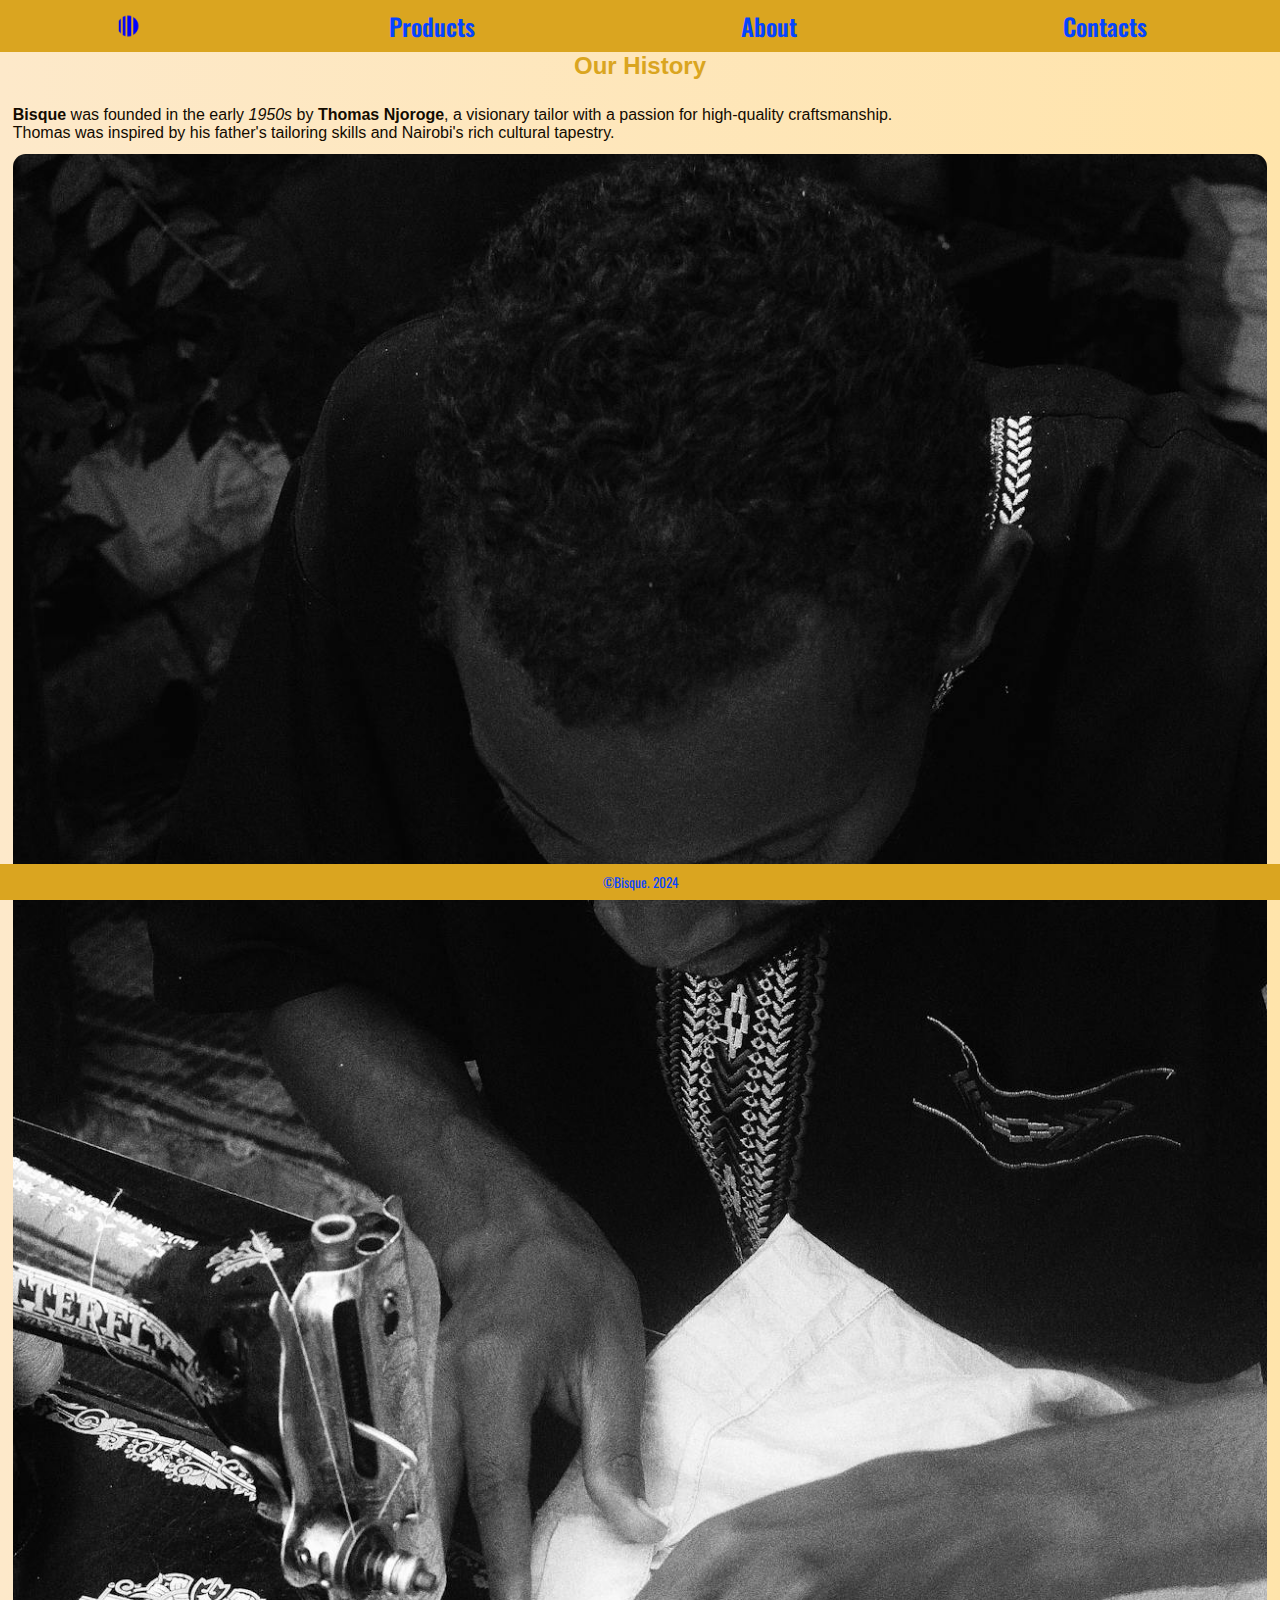
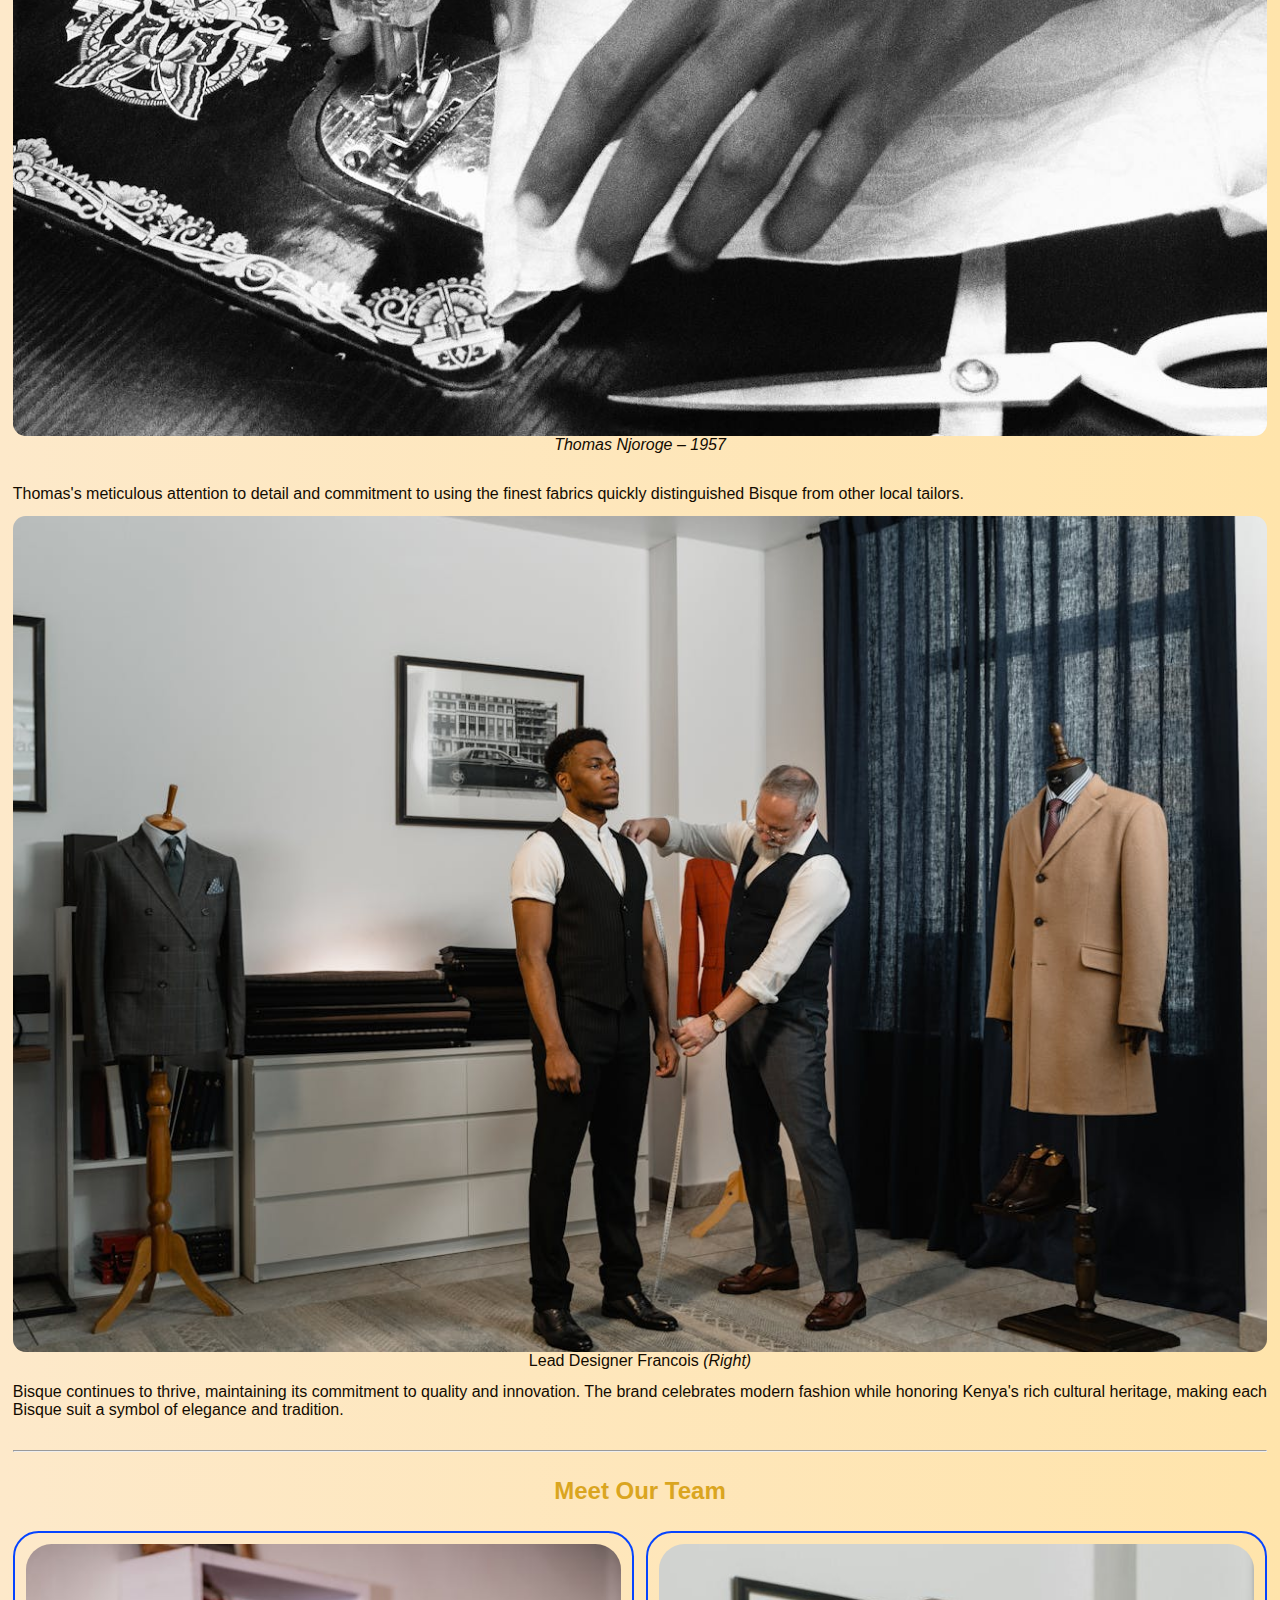
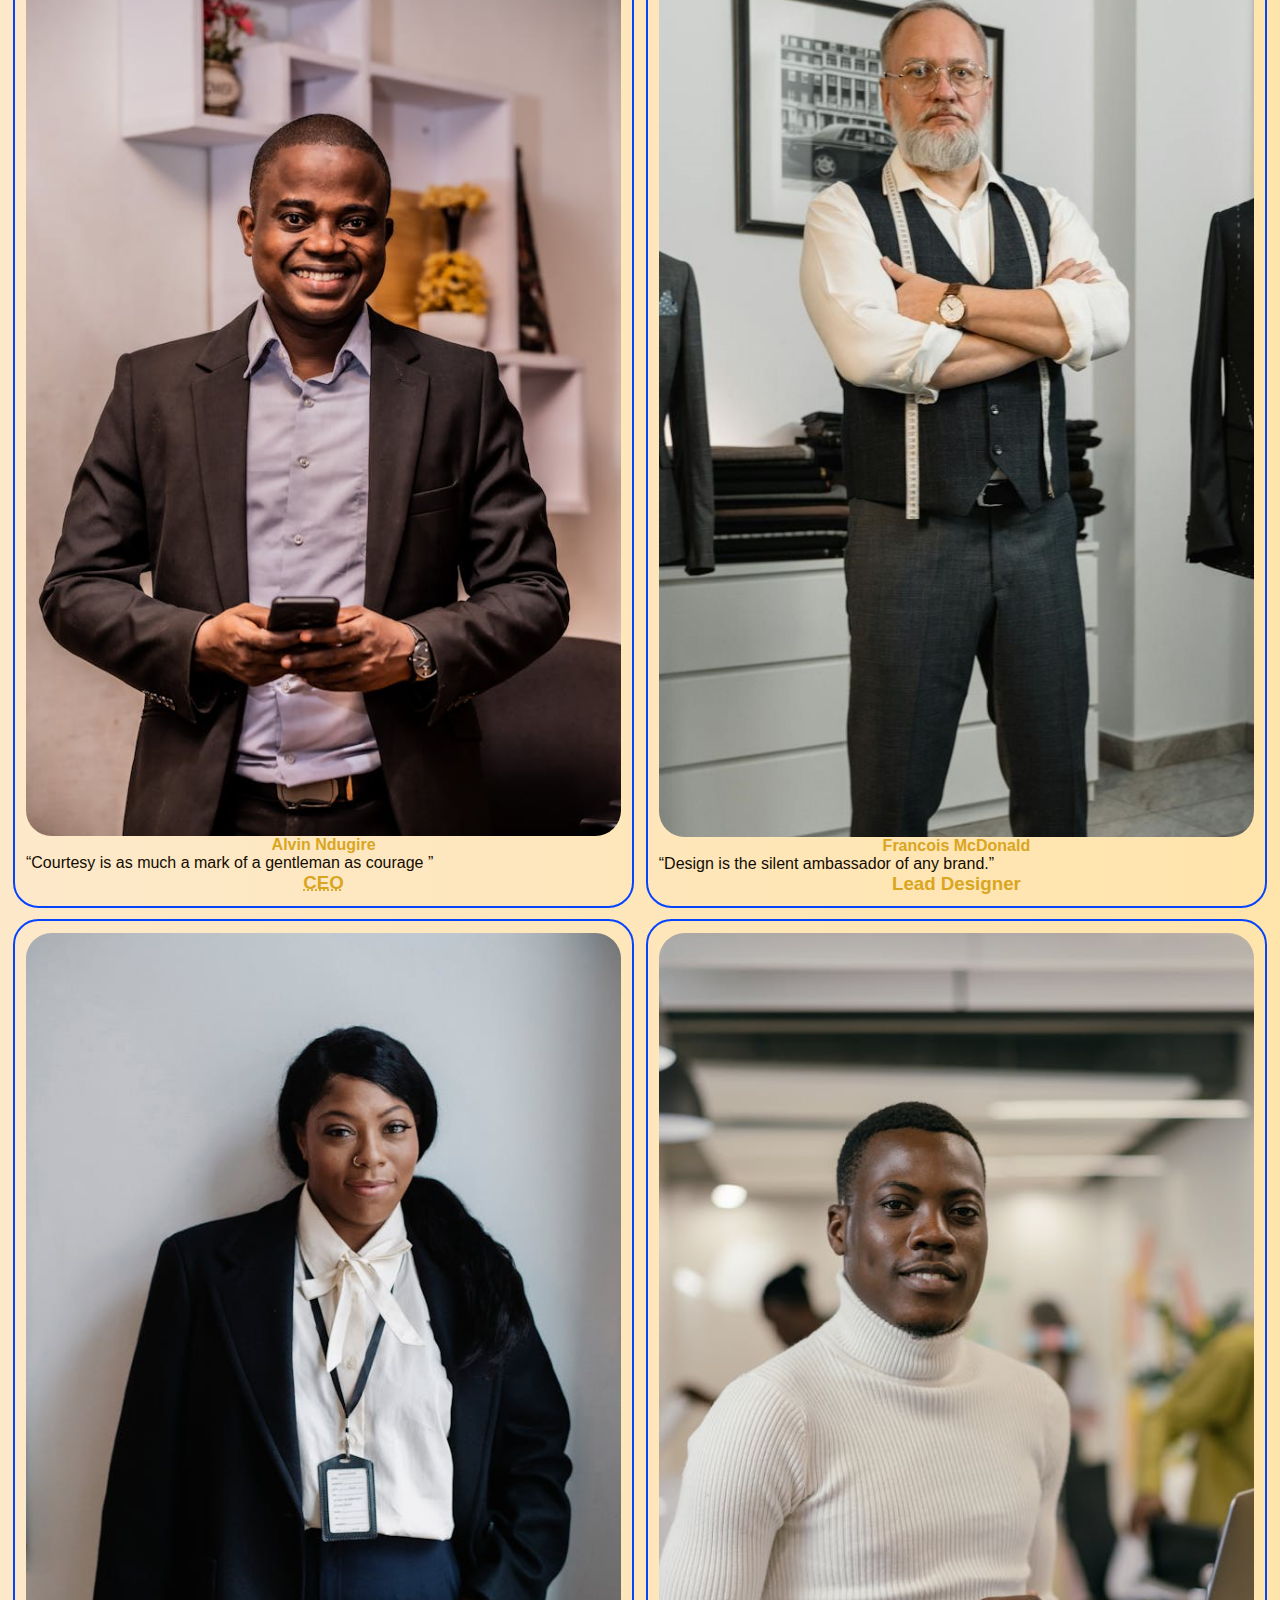
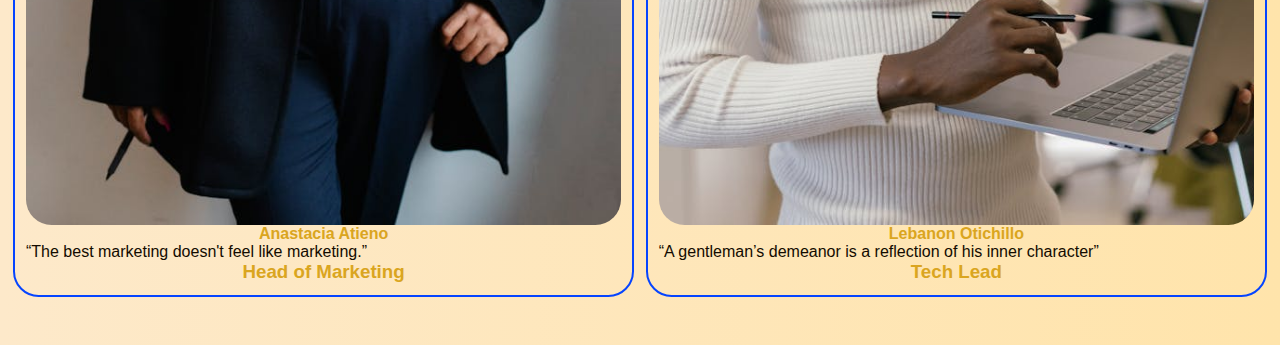
==== about.html @ 32f94f42 "Added the about and contact pages" ====
<!DOCTYPE html>
<html lang="en">
<head>
    <meta charset="UTF-8">
    <meta name="viewport" content="width=device-width, initial-scale=1.0">
    <meta name="Description" content="Bisque is a premium suit brand">
    <meta name="Designer" content="Thiiru Mwangi">
    <title>About</title>
    <link rel="icon" href="./img-assets/logog.png">
    <link rel="stylesheet" href="style.css">
    <script defer src="script.js" ></script>
</head>
<body>
    <!-- Header -->
    <header class="header">
        <nav class="nav">
            <div class="nav__logo">
                <img src="./img-assets/logob.png" alt="logo" width="40" height="40">
            </div>
            <ul class="nav__ul">
                <li><a href="products.html">Products</a></li>
                <!-- <li><a href="designs.html">Designs</a></li> -->
                <li><a href="about.html">About</a></li>
                <li><a href="contacts.html">Contacts</a></li>
            </ul>
        </nav>
    </header>

    <!-- Historical Background -->
    <h2 class="history__h2">Our History</h2>
    <section class="history">
        <p class="history__p">
            <strong>Bisque</strong> was founded in the early <i>1950s</i> by <strong>Thomas Njoroge</strong>, a visionary tailor with a passion for high-quality craftsmanship. <br> Thomas was inspired by his father's tailoring skills and Nairobi's rich cultural tapestry. 
        </p>
        <figure class="history__figure">
            <img src="./img-assets/a3m.jpg" alt="founder">
            <figcaption><i>Thomas Njoroge &ndash; 1957</i></figcaption>
        </figure>

        <p class="history__p">
             <br> Thomas's meticulous attention to detail and commitment to using the finest fabrics quickly distinguished Bisque from other local tailors. <br>
            
        </p>

        <figure class="history__figure">
            <img src="./img-assets/a1m.jpg" alt="currently">
            <figcaption>Lead Designer Francois <i>(Right)</i></figcaption>
        </figure>

        <p class="history__p">
            Bisque continues to thrive, maintaining its commitment to quality and innovation. The brand celebrates modern fashion while honoring Kenya's rich cultural heritage, making each Bisque suit a symbol of elegance and tradition.
        </p>
        <br>
        <hr>
    </section>



    <!-- Our Team -->
    <h2 class="team__h2">Meet Our Team</h2>
    <section class="team">
            <!-- Card 1 -->
            <div class="team__card">
                <img src="./img-assets/a2s.jpg" alt="ceo">
                <div class="team__card-text">
                    <h4>Alvin Ndugire</h4>
                    <p><q>Courtesy is as much a mark of a gentleman as courage </q></p>
                    <h3><abbr title="Chief Executive Officer">CEO</abbr></h3>
                </div>
            </div>

            <!-- Card 2 -->
            <div class="team__card">
                <img src="./img-assets/a7s1.jpg" alt="lead-designer">
                <div class="team__card-text">
                    <h4>Francois McDonald</h4>
                    <p><q>Design is the silent ambassador of any brand.</q></p>
                    <h3>Lead Designer</h3>
                </div>
            </div>

            <!-- Card 3 -->
            <div class="team__card">
                <img src="./img-assets/a8s.jpg" alt="marketing-head">
                <div class="team__card-text">
                    <h4>Anastacia Atieno</h4>
                    <p><q>The best marketing doesn't feel like marketing.</q></p>
                    <h3> Head of Marketing</h3>
                </div>
            </div>

            <!-- Card 4 -->
            <div class="team__card">
                <img src="./img-assets/a6s.jpg" alt="ceo">
                <div class="team__card-text">
                    <h4>Lebanon Otichillo</h4>
                    <p><q>A gentleman’s demeanor is a reflection of his inner character</q></p>
                    <h3>Tech Lead</h3>
                </div>
            </div>
    </section>

    <footer class="footer">
        <small class="footer__small">&copy;Bisque. 2024</small>
    </footer>
    
</body>
</html>
---- style.css ----
@import url('https://fonts.googleapis.com/css2?family=Oswald:wght@200..700&display=swap');
@import url('https://fonts.googleapis.com/css2?family=Libre+Bodoni:ital,wght@0,400..700;1,400..700&display=swap');




:root{
    /* COLORS */
    --BGCOLOR: linear-gradient(90deg, #fde9ca, #ffe4ab);
    --PRIMARYCOLOR:#fff;
    --SECONDARYCOLOR: #fff;
    --TERTIARYCOLOR: #fff;
    --ACCENTCOLOR: #0544ff;
    --FONTCOLOR: #130b00;
    --LINKCOLOR: #fff;
    --NAVCOLOR: #daa520;
    --HEADINGSCOLOR: goldenrod;
    --TEXTHIGHLIGHTCOLOR: var(--NAVCOLOR);
    --DARKMODECOLOR: #0000ff;
    
    /* GENERAL RULESETS */
    --HEADERSIZE: clamp(1rem, 1vw, 2rem);
    --BOXSHADOW: 0 12px 25px rgba( 0, 0,0 ,.15);
}

/* RESETS */
*{
    box-sizing: border-box;
    margin: 0;
    padding: 0;
}

body{
    min-height: 100vh;
    background-image: var(--BGCOLOR);
    font-family: 'Lucida Sans', 'Lucida Sans Regular', 'Lucida Grande', 'Lucida Sans Unicode', Geneva, Verdana, sans-serif;
    color: var(--FONTCOLOR);
    transition: background-color .3s ease;
    
}

img{
    display: block;
    width: 100%;
    height: auto;
}

h1,
h2,
h3,
h4{
    color: var(--HEADINGSCOLOR);
}

a{
    text-decoration: none;
    color: var(--ACCENTCOLOR);
    padding: .3rem .5rem;
}

ul{
    list-style-type: none;
    color: var(--ACCENTCOLOR);
}

/* UTILITY CLASSES */

.nowrap{
    white-space: nowrap;
}

.displaynone{
    display: none;
}

.indent{
    padding-left: 2rem;
}





/* ||HEADER */
.header{
    background-color: var(--NAVCOLOR);
    font-family: Oswald, sans-serif;
    position: sticky;
    top: 0;
    right: 0;
    left: 0;
    z-index: 100;
}

.nav{
    padding: clamp(.5rem, 1vw, .3rem) 0;
    display: grid;
    grid-template-columns: 1fr 4fr;
    font-size: clamp(1.1rem, 2vw, 1.5rem);
}

.nav__logo{
    width: clamp(1.33rem, 2vw, 2rem);
    justify-self: center;
    align-self: center;
}

.nav__ul{
    display: flex;
    justify-content: space-around;

}

.nav__ul li{

}

.nav__ul li a{
    font-weight: 600;

}

/* Dark Mode Toggle */
.toggle{
    display: flex;
    justify-content: flex-end;
    padding: 1rem 1rem 0 0;
    position: relative;
}

.toggle__checkbox{
    visibility: hidden;
}

.toggle__label{
    position: absolute;
    width: 60px;
    height: 30px;
    background-color: var(--NAVCOLOR);
    border-radius: 20px;
}

.toggle__circle{
    position: absolute;
    top: 3px;
    left: 3px;
    width: 24px;
    height: 24px;
    background-color: var(--ACCENTCOLOR);
    border-radius: 50%;
}

.toggle__checkbox:checked + .toggle__label{
    background-color: black;
}
.toggle__checkbox:checked + .toggle__label .toggle__circle{
    animation: toggleDark .3s linear forwards;
    
}


@keyframes toggleDark{
    0%{
        transform: translateX(0);
    }

    100%{
        transform: translateX(30px);
    }

}

@keyframes toggleLight{
    0%{
        transform: translateX(30px);
    }

    100%{
        transform: translateX(0);
    }
}




/* HERO SECTION */
.hero{
    position: relative;
}

.hero__h1{
    font-size: clamp(5rem, 26vw, 10rem);
    z-index: -1;
    position: absolute;
    left: 50%;
    top: 16%;
    transform: translateX(-50%);
}

.hero__a{
    font-size: 1.7rem;
    font-weight: 600;
    position: absolute;
    bottom: 2%;
    left: 50%;
    transform: translateX(-50%);
    color: var(--TEXTHIGHLIGHTCOLOR);
    background-color: var(--ACCENTCOLOR);
    padding: clamp(.5rem, 1vw, 1rem) clamp(.7rem, 1vw, 1.5rem);
    border-radius: 5%;
}

/* COPY SECTION */
.copy{
    padding: .5rem;
}

.copy__p1, .copy__p2{
    font-size: 1.1rem;
}

/* OUR DESIGNS */

.designs{
    padding: .5rem;
}

.designs__h2{
    text-align: center;
    margin: 0 0 1rem 0;
}

.designs__image-container{
    display: grid;
    grid-template-columns: repeat(auto-fit, minmax(140px, 1fr));
    gap: .3rem;
    grid-template-areas:
    "img1 img2"
    "img1 img3"
    "img4 img3"
    "img5 img5";
}



.designs__image-container img{
    border-radius: 2%;
}

.design1, 
.design2, 
.design3, 
.design4, 
.design5{
    position: relative;
}

.design1 a, 
.design2 a, 
.design3 a, 
.design4 a, 
.design5 a{
    color: var(--ACCENTCOLOR);
    text-decoration: underline;
    position: absolute;
    bottom: 1%;
    left: 50%;
    transform: translateX(-50%);
    background-color: rgba(255, 183, 0, 0.424);
    padding: .3rem .5rem;
    border-radius: 5%;
    font-size: .8rem;
}

.design1__img, .design2__img, .design3__img, .design4__img, .design5__img{
    filter: brightness(87%);
}

.design1{
    grid-area: img1;
}

.design2{
    grid-area: img2;
}
.design3{
    grid-area: img3;
}

.design4{
    grid-area: img4;
}
.design5{
    grid-area: img5;
}
.designs__p{
    margin: .5rem 0 0 0;
}



/* TESTIMONIALS */
.testimonials{
    padding: .5rem;
    margin: 0 0 2rem 0;
}

.testimonials__h2{
    text-align: center;
    margin:0 0 1rem 0 ;
}


.testimonials__container{
    display: flex;
    justify-content: center;

}

.client__card{
    border: 2px solid var(--NAVCOLOR);
    padding: .5rem;
    border-radius: 5%;
    max-width: 90%;
}

.client__card-img{
    border-radius: inherit;
}

.client__card-h3{
    text-align: center;
    margin: .6rem 0;

}

.rating{
    display: flex;
    justify-content: center;
}

.star{
    width: 30px;
}


/* FOOTER */

.footer{
    font-family: Oswald, serif;
    position: sticky;
    bottom: 0;
    right: 0;
    left: 0;
    color: var(--ACCENTCOLOR);
    background-color: var(--NAVCOLOR);
}

.footer__small{
    background-color: var(--NAVCOLOR);
    display: block;
    text-align: center;
    padding: .5rem 0;
}




/* ||PRODUCTS PAGE */
.searchbar{
    /* background-color: red; */
    padding: 1rem;
    display: flex;
    justify-content: center;
    width: 100%;
}

.searchbar__input{
    font-family: inherit;
    padding: .5rem;
    font-size: 1.05rem;
    border: 2px solid var(--ACCENTCOLOR);
    border-radius: 2%;
    width: 100%;  
    color: var(--ACCENTCOLOR);
    caret-color: var(--ACCENTCOLOR);
}

.searchbar__input::placeholder{
    color: var(--ACCENTCOLOR);
}


/* Top rated Section */
.popular, 
.products{
    padding: .5rem;
}

.popular__h2, 
.products__h2{
    text-align: center;

}

.popular-container, 
.products__container{
    display: grid;
    /* grid-template-columns: repeat(auto-fit, minmax(140px, 1fr)); */
    grid-template-columns: 1fr 1fr;
    gap: .3rem;
}



.popular__card, 
.products__card{
    border: 2px solid var(--NAVCOLOR);
    border-radius: 5%;
    padding:  .2rem .2rem 0.2rem .2rem;
}

.popular__card img, 
.products__card img{
    border-radius: inherit;
}

.popular__card h3, 
.products__card h3{
    text-align: center;
    margin: .5rem 0 .5rem 0;
}

.popular__card-clickables, 
.products__card-clickables{
    font-family: inherit;
    background-color: var(--NAVCOLOR);
    border-radius: 0 0 .5rem .5rem;
    padding: .2rem;
    display: flex;
    justify-content: space-around;
    font-weight: 600;

}

.popular__card-clickables a, 
.products__card-clickables a{
   
}

.popular__card-clickables button, 
.products__card-clickables button{
    border: 1px solid var(--NAVCOLOR);
    color: var(--NAVCOLOR);
    background-color: var(--ACCENTCOLOR);
    padding: .3rem .5rem;
}



/* ||ABOUT PAGE */
.history__h2{
    text-align: center;
}

.history{
    padding: clamp(.2rem, 1vw, 1rem);
    /* background-color: var(--TERTIARYCOLOR); */
}
.history__p{
    margin-top: clamp(.3rem, 1vw, 1rem);
    margin-bottom: clamp(.3rem, 1vw, 1rem);
}

.history__figure img{
    border-radius: clamp(.4rem, 1vw, 1rem);
}

.history__figure figcaption{
    text-align: center;
}


/* OUR TEAM */
.team__h2{
    text-align: center;
    padding: clamp(.4rem, 1vw, 1rem);
    
}

.team{
    display: grid;
    grid-template-columns: 1fr 1fr;
    /* grid-template-columns: repeat(auto-fit, minmax(140px, 1fr)); */
    padding: clamp(.2rem, 1vw, 1rem);
    gap: clamp(.4rem, 1vw, .7rem);
    

}

.team__card{
    padding: clamp(.4rem, 1vw, .7rem);
    border: 2px solid var(--ACCENTCOLOR);
    border-radius: clamp(.4rem, 2vw, 2rem);
    background-color: var(--BGCOLOR);
}

.team__card img{
    border-radius: inherit;
}

.team__card :is(h4, h3){
    text-align: center;
}



/* ||CONTACTS PAGE */

/* Contacts Section */
.contacts{
    padding: clamp(.2rem, 1vw, 1rem);

}

.contacts__figure{
    

}

/* Working Hours */
.hours{
    /* text-align: center; */
}

.hours__h2{
    /* text-align: center; */
}

.hours__ul{
    list-style-position: inside;
    list-style-type: disc;
}


/* Addresses Area*/
.contacts__figure img{
    border-radius: clamp(.3rem, 1vw, 1rem);
}

.contacts__figure figcaption{
    /* text-align: center; */
}

.address__h2{
    /* text-align: center; */
}


.address{
    /* text-align: center; */
}

/* Contact Form */
.form__h2{
    /* text-align: center; */
}

.form {
    padding: clamp(.2rem, 1vw, 1rem);
    font-family: inherit;
}

.form__fieldset{
    
}

.form__legend{
    display: none;
}

.form__name-p, .form__email-p ,.form__comment-p{
    padding: clamp(.5rem, 1vw, 1rem);
    font-size: clamp(1.3rem, 2vw, 1.7rem);
}


.form__name-p input, .form__email-p input, .form__comment-p textarea{
    width: 100%;
    padding: clamp(.6rem, 1vw, 1rem);
    border: 1px solid var(--FONTCOLOR);
    border-radius: clamp(.3rem, 1vw, 1rem);
    font-family: inherit;
    background-color: var(--TERTIARYCOLOR);
}
.form__comment-p{
    padding: clamp(.5rem, 1vw, 1rem);
    
    width: 100%;
}

.form__button{
    padding: clamp(.5rem, 1vw, .1rem) clamp(.8rem, 1vw, 1.3rem);
    margin: clamp(.6rem, 1vw, 1rem) 0 clamp(1rem, 1vw, 1.5rem) 0;
    background-color: var(--ACCENTCOLOR);
    border: 1px solid var(--FONTCOLOR);
} 


/*SOCIALS */
.socials__h2{
    text-align: center;
}

.socials{
    /* margin: 1rem; */
}

.socials-ul{
    display: flex;
    justify-content: space-around;

}

.socials-ul li img{
    width: 30px;

}
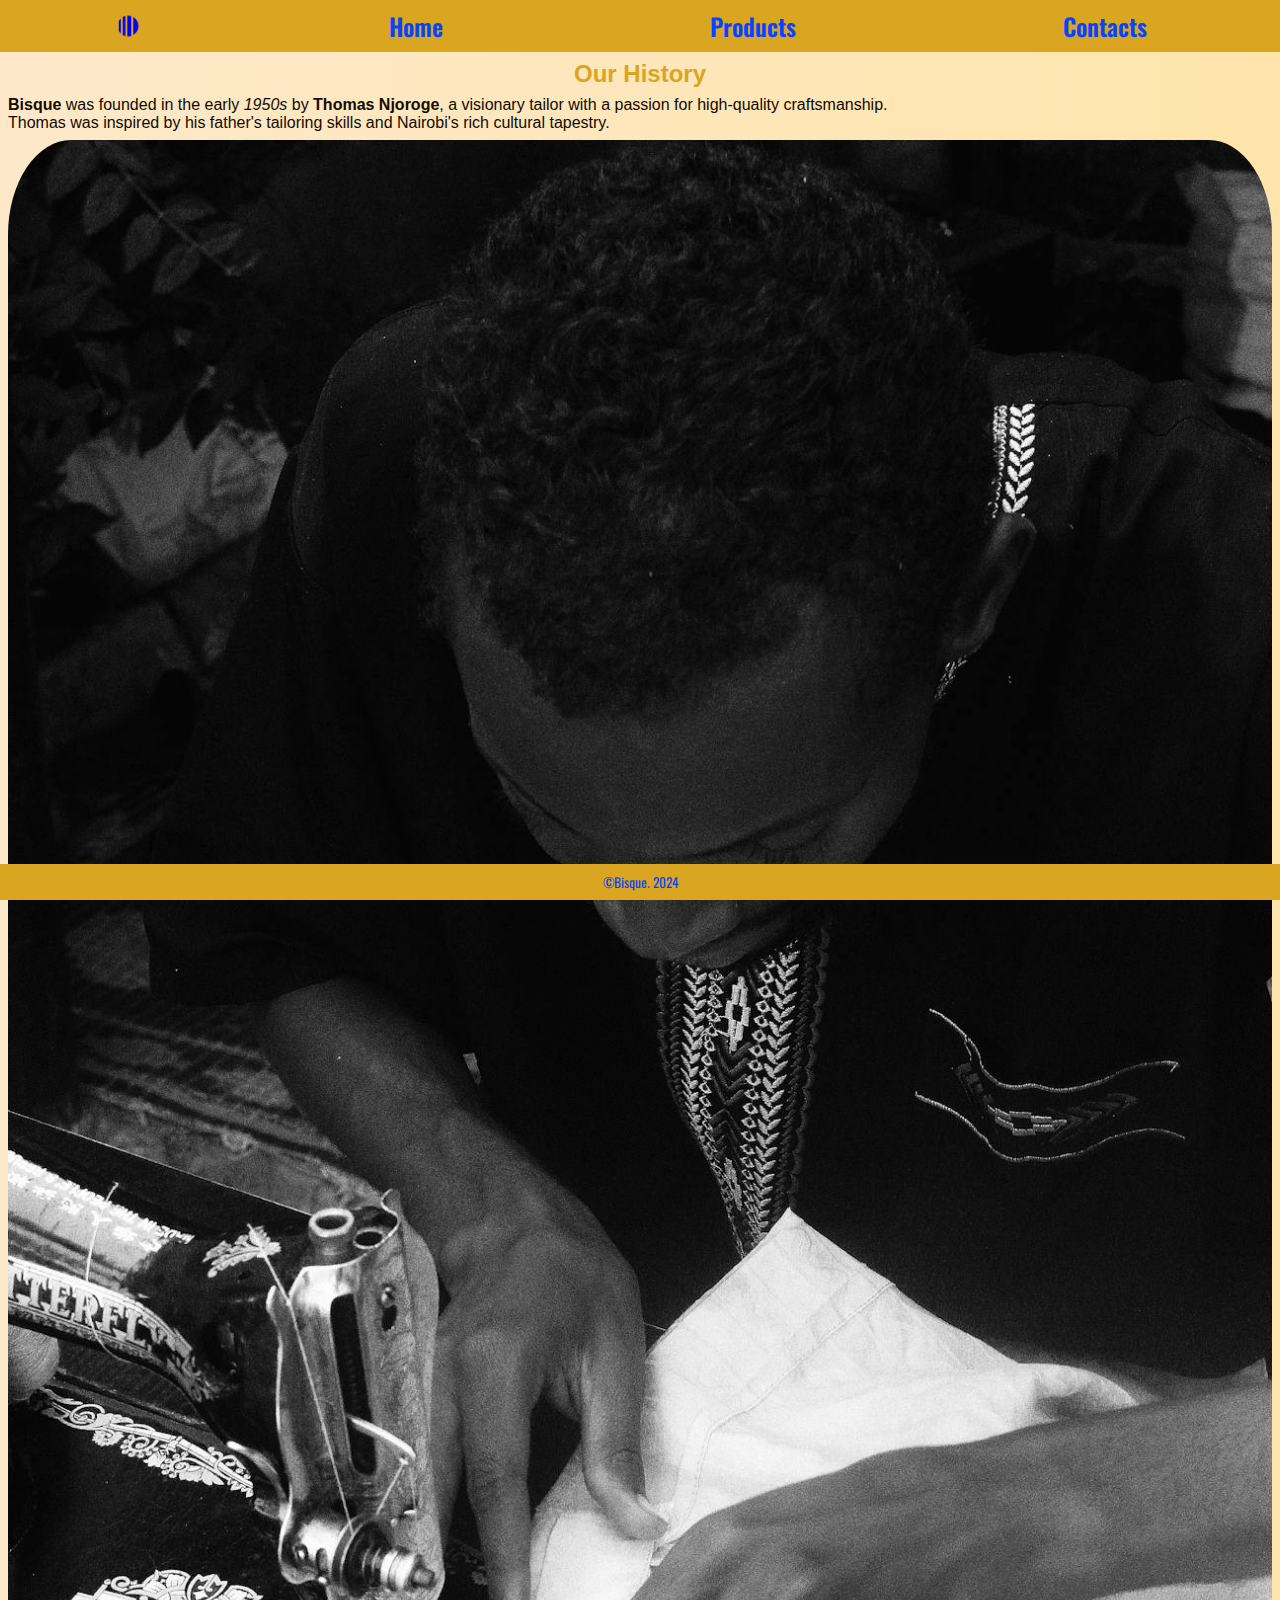
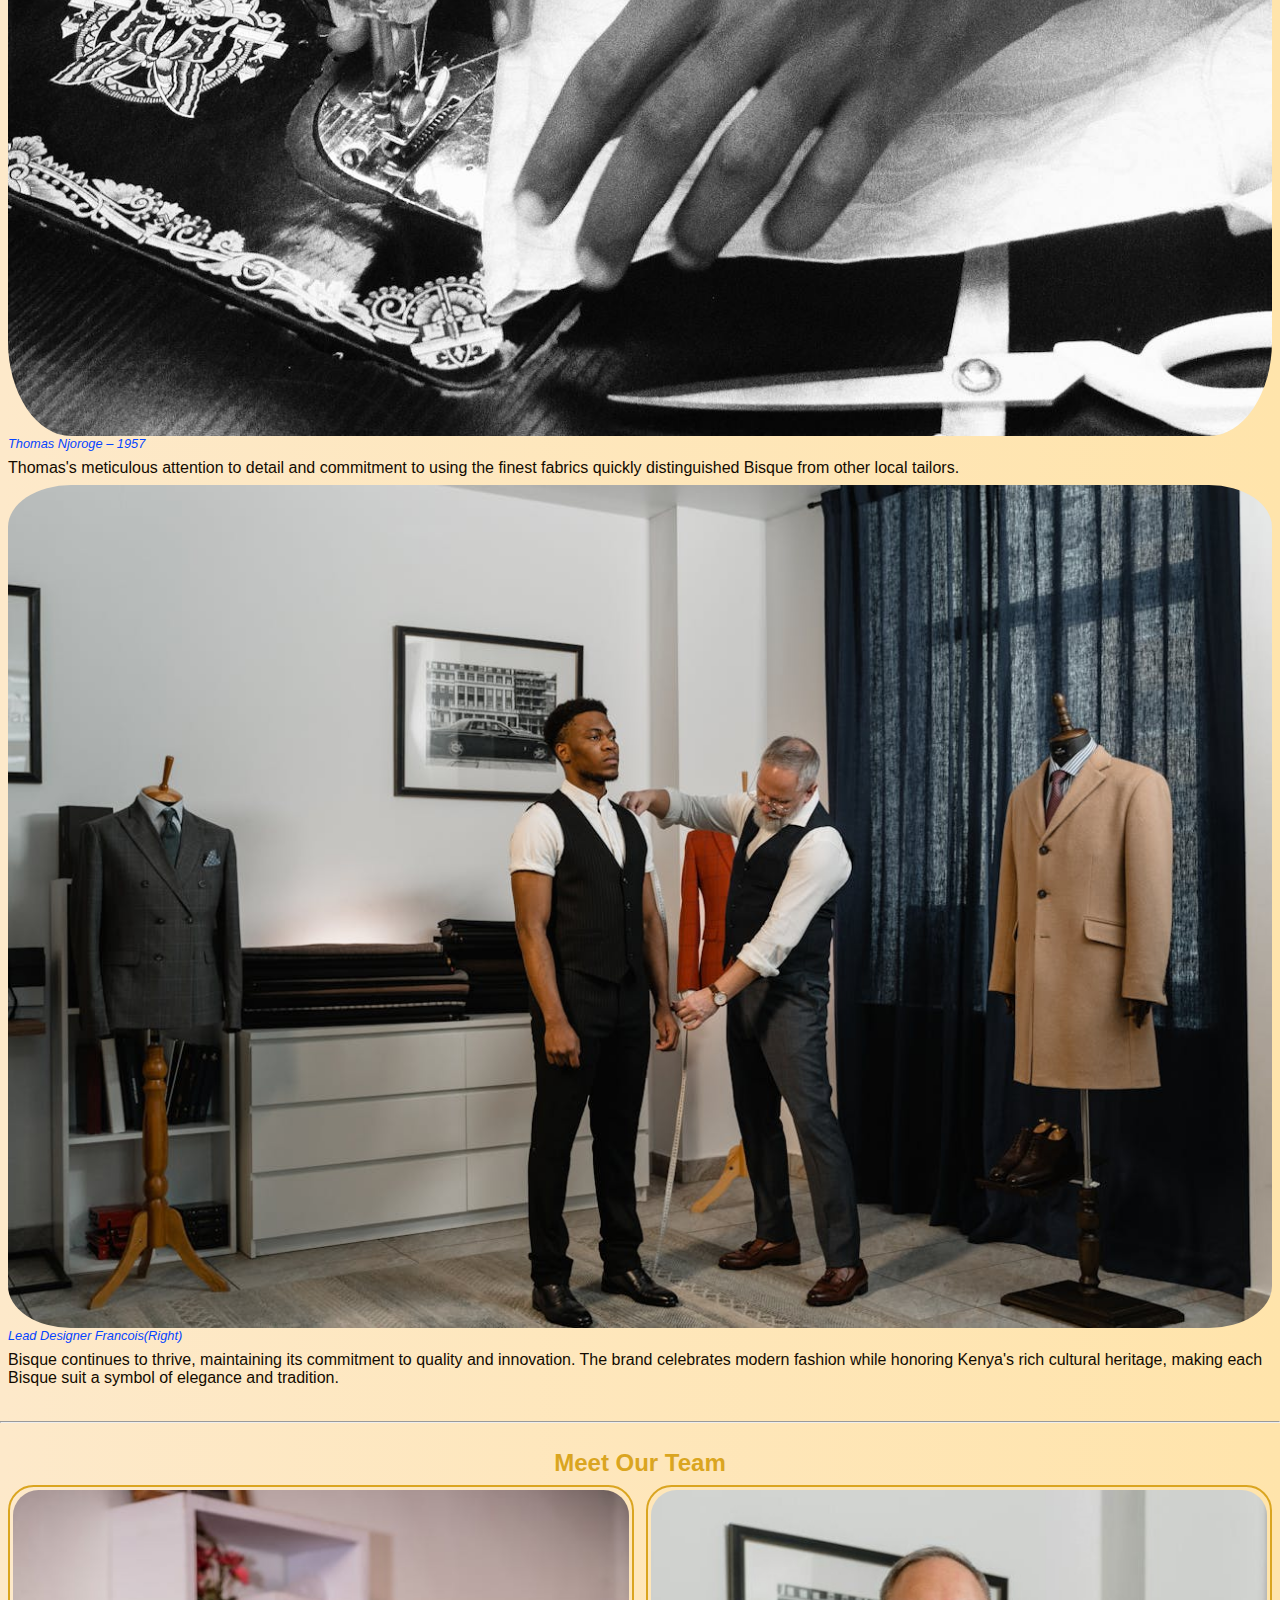
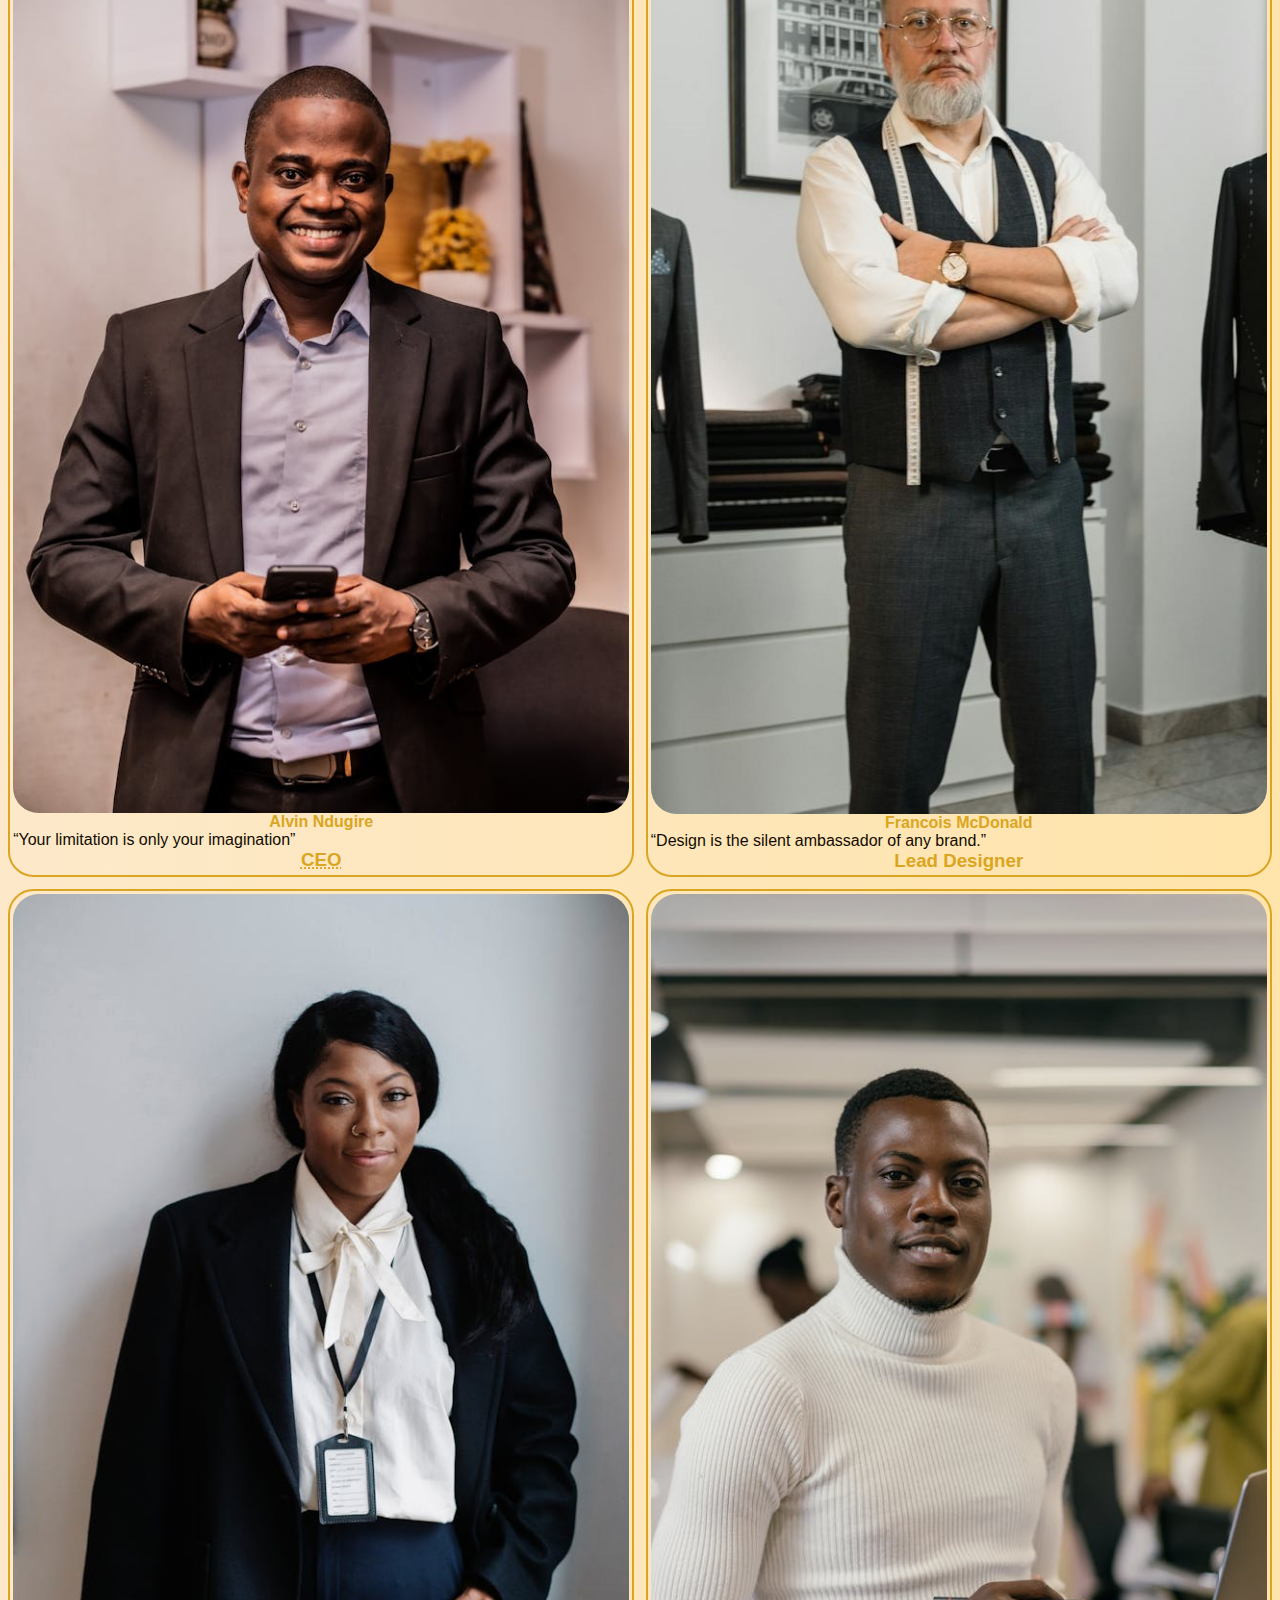
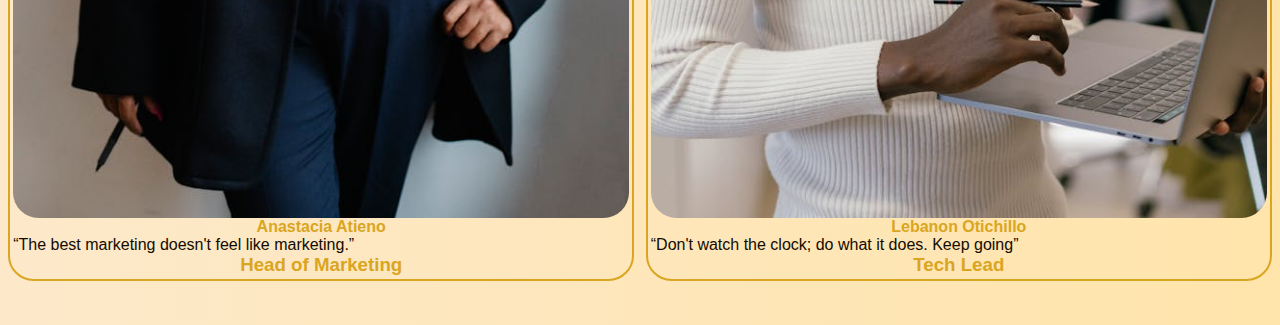
==== commit 55a02994: "Version 1" ====
--- a/about.html
+++ b/about.html
@@ -18,18 +18,18 @@
                 <img src="./img-assets/logob.png" alt="logo" width="40" height="40">
             </div>
             <ul class="nav__ul">
+                <li><a href="index.html">Home</a></li>
+                <!-- <li><a href="designs.html">Designs</a></li> -->
                 <li><a href="products.html">Products</a></li>
-                <!-- <li><a href="designs.html">Designs</a></li> -->
-                <li><a href="about.html">About</a></li>
                 <li><a href="contacts.html">Contacts</a></li>
             </ul>
         </nav>
     </header>
 
     <!-- Historical Background -->
-    <h2 class="history__h2">Our History</h2>
     <section class="history">
-        <p class="history__p">
+        <h2 class="history__h2">Our History</h2>
+        <p class="history__p1">
             <strong>Bisque</strong> was founded in the early <i>1950s</i> by <strong>Thomas Njoroge</strong>, a visionary tailor with a passion for high-quality craftsmanship. <br> Thomas was inspired by his father's tailoring skills and Nairobi's rich cultural tapestry. 
         </p>
         <figure class="history__figure">
@@ -37,65 +37,72 @@
             <figcaption><i>Thomas Njoroge &ndash; 1957</i></figcaption>
         </figure>
 
-        <p class="history__p">
-             <br> Thomas's meticulous attention to detail and commitment to using the finest fabrics quickly distinguished Bisque from other local tailors. <br>
+        <p class="history__p2">
+            Thomas's meticulous attention to detail and commitment to using the finest fabrics quickly distinguished Bisque from other local tailors.
             
         </p>
 
         <figure class="history__figure">
             <img src="./img-assets/a1m.jpg" alt="currently">
-            <figcaption>Lead Designer Francois <i>(Right)</i></figcaption>
+            <figcaption><i>Lead Designer Francois(Right)</i></figcaption>
         </figure>
 
-        <p class="history__p">
+        <p class="history__p3">
             Bisque continues to thrive, maintaining its commitment to quality and innovation. The brand celebrates modern fashion while honoring Kenya's rich cultural heritage, making each Bisque suit a symbol of elegance and tradition.
         </p>
-        <br>
-        <hr>
     </section>
+    <br>
+    <hr>
+    <br>
 
 
 
-    <!-- Our Team -->
-    <h2 class="team__h2">Meet Our Team</h2>
+    <!-- Our Team -->  
     <section class="team">
-            <!-- Card 1 -->
-            <div class="team__card">
-                <img src="./img-assets/a2s.jpg" alt="ceo">
-                <div class="team__card-text">
-                    <h4>Alvin Ndugire</h4>
-                    <p><q>Courtesy is as much a mark of a gentleman as courage </q></p>
-                    <h3><abbr title="Chief Executive Officer">CEO</abbr></h3>
+        <h2 class="team__h2">Meet Our Team</h2>
+            
+            <div class="team__cards-container">
+                <!-- Card 1 -->
+                <div class="team__card">
+                    <img src="./img-assets/a2s.jpg" alt="ceo">
+                    <div class="team__card-text">
+                        <h4>Alvin Ndugire</h4>
+                        <p><q>Your limitation is only your imagination</q></p>
+                        <h3><abbr title="Chief Executive Officer">CEO</abbr></h3>
+                    </div>
                 </div>
-            </div>
 
-            <!-- Card 2 -->
-            <div class="team__card">
-                <img src="./img-assets/a7s1.jpg" alt="lead-designer">
-                <div class="team__card-text">
-                    <h4>Francois McDonald</h4>
-                    <p><q>Design is the silent ambassador of any brand.</q></p>
-                    <h3>Lead Designer</h3>
+                <!-- Card 2 -->
+                
+                <div class="team__card">
+                    <img src="./img-assets/a7s1.jpg" alt="lead-designer">
+                    <div class="team__card-text">
+                        <h4>Francois McDonald</h4>
+                        <p><q>Design is the silent ambassador of any brand.</q></p>
+                        <h3>Lead Designer</h3>
+                    </div>
                 </div>
-            </div>
 
-            <!-- Card 3 -->
-            <div class="team__card">
-                <img src="./img-assets/a8s.jpg" alt="marketing-head">
-                <div class="team__card-text">
-                    <h4>Anastacia Atieno</h4>
-                    <p><q>The best marketing doesn't feel like marketing.</q></p>
-                    <h3> Head of Marketing</h3>
+                <!-- Card 3 -->
+                
+                <div class="team__card">
+                    <img src="./img-assets/a8s.jpg" alt="marketing-head">
+                    <div class="team__card-text">
+                        <h4>Anastacia Atieno</h4>
+                        <p><q>The best marketing doesn't feel like marketing.</q></p>
+                        <h3> Head of Marketing</h3>
+                    </div>
                 </div>
-            </div>
 
-            <!-- Card 4 -->
-            <div class="team__card">
-                <img src="./img-assets/a6s.jpg" alt="ceo">
-                <div class="team__card-text">
-                    <h4>Lebanon Otichillo</h4>
-                    <p><q>A gentleman’s demeanor is a reflection of his inner character</q></p>
-                    <h3>Tech Lead</h3>
+                <!-- Card 4 -->
+                
+                <div class="team__card">
+                    <img src="./img-assets/a6s.jpg" alt="ceo">
+                    <div class="team__card-text">
+                        <h4>Lebanon Otichillo</h4>
+                        <p><q>Don't watch the clock; do what it does. Keep going</q></p>
+                        <h3>Tech Lead</h3>
+                    </div>
                 </div>
             </div>
     </section>
--- a/style.css
+++ b/style.css
@@ -459,48 +459,57 @@
 
 
 /* ||ABOUT PAGE */
+/* History */
+.history{
+    padding: .5rem;
+}
+
 .history__h2{
     text-align: center;
 }
 
-.history{
-    padding: clamp(.2rem, 1vw, 1rem);
-    /* background-color: var(--TERTIARYCOLOR); */
-}
-.history__p{
-    margin-top: clamp(.3rem, 1vw, 1rem);
-    margin-bottom: clamp(.3rem, 1vw, 1rem);
+.history__p1,
+.history__p2,
+.history__p3{
+    padding: 0.5rem 0 .5rem 0;
+}
+
+.history__figure{
+
 }
 
 .history__figure img{
-    border-radius: clamp(.4rem, 1vw, 1rem);
+    border-radius: 5%;
 }
 
 .history__figure figcaption{
-    text-align: center;
-}
-
+    font-weight: 300;
+    font-size: .8rem;
+    color: var(--ACCENTCOLOR);
+}
 
 /* OUR TEAM */
+.team{
+    padding: .5rem;  
+}
+
 .team__h2{
     text-align: center;
-    padding: clamp(.4rem, 1vw, 1rem);
-    
-}
-
-.team{
+    padding: 0 0 .5rem 0;
+    
+}
+
+.team__cards-container{
     display: grid;
     grid-template-columns: 1fr 1fr;
     /* grid-template-columns: repeat(auto-fit, minmax(140px, 1fr)); */
-    padding: clamp(.2rem, 1vw, 1rem);
-    gap: clamp(.4rem, 1vw, .7rem);
-    
-
+    
+    gap: clamp(.4rem, 1vw, .7rem);  
 }
 
 .team__card{
-    padding: clamp(.4rem, 1vw, .7rem);
-    border: 2px solid var(--ACCENTCOLOR);
+    padding: .2rem;
+    border: 2px solid var(--NAVCOLOR);
     border-radius: clamp(.4rem, 2vw, 2rem);
     background-color: var(--BGCOLOR);
 }
@@ -519,51 +528,52 @@
 
 /* Contacts Section */
 .contacts{
-    padding: clamp(.2rem, 1vw, 1rem);
+    padding: .5rem;
 
 }
 
 .contacts__figure{
     
-
+}
+
+.contacts__figure figcaption{
+    font-weight: 300;
+    font-size: .8rem;
+    color: var(--ACCENTCOLOR);
 }
 
 /* Working Hours */
 .hours{
-    /* text-align: center; */
+    text-align: center;
 }
 
 .hours__h2{
-    /* text-align: center; */
-}
-
-.hours__ul{
-    list-style-position: inside;
-    list-style-type: disc;
-}
+    text-align: center;
+}
+
+.hours__ul li{
+    color: var(--FONTCOLOR);
+    font-weight: 600;
+    
+}
+
 
 
 /* Addresses Area*/
-.contacts__figure img{
-    border-radius: clamp(.3rem, 1vw, 1rem);
-}
-
-.contacts__figure figcaption{
-    /* text-align: center; */
-}
-
 .address__h2{
-    /* text-align: center; */
+    text-align: center;
 }
 
 
 .address{
-    /* text-align: center; */
-}
+    text-align: center;
+}
+
+
 
 /* Contact Form */
 .form__h2{
-    /* text-align: center; */
+    text-align: center;
 }
 
 .form {
@@ -581,7 +591,8 @@
 
 .form__name-p, .form__email-p ,.form__comment-p{
     padding: clamp(.5rem, 1vw, 1rem);
-    font-size: clamp(1.3rem, 2vw, 1.7rem);
+    font-size: clamp(1.2rem, 2vw, 1.7rem);
+    font-weight: 600;
 }
 
 
@@ -595,7 +606,6 @@
 }
 .form__comment-p{
     padding: clamp(.5rem, 1vw, 1rem);
-    
     width: 100%;
 }
 
@@ -603,7 +613,11 @@
     padding: clamp(.5rem, 1vw, .1rem) clamp(.8rem, 1vw, 1.3rem);
     margin: clamp(.6rem, 1vw, 1rem) 0 clamp(1rem, 1vw, 1.5rem) 0;
     background-color: var(--ACCENTCOLOR);
-    border: 1px solid var(--FONTCOLOR);
+    border: 1px solid var(--NAVCOLOR);
+    color: var(--NAVCOLOR);
+    font-weight: 600;
+    font-size: 1.1rem;
+    border-radius: .3rem;
 } 
 
 
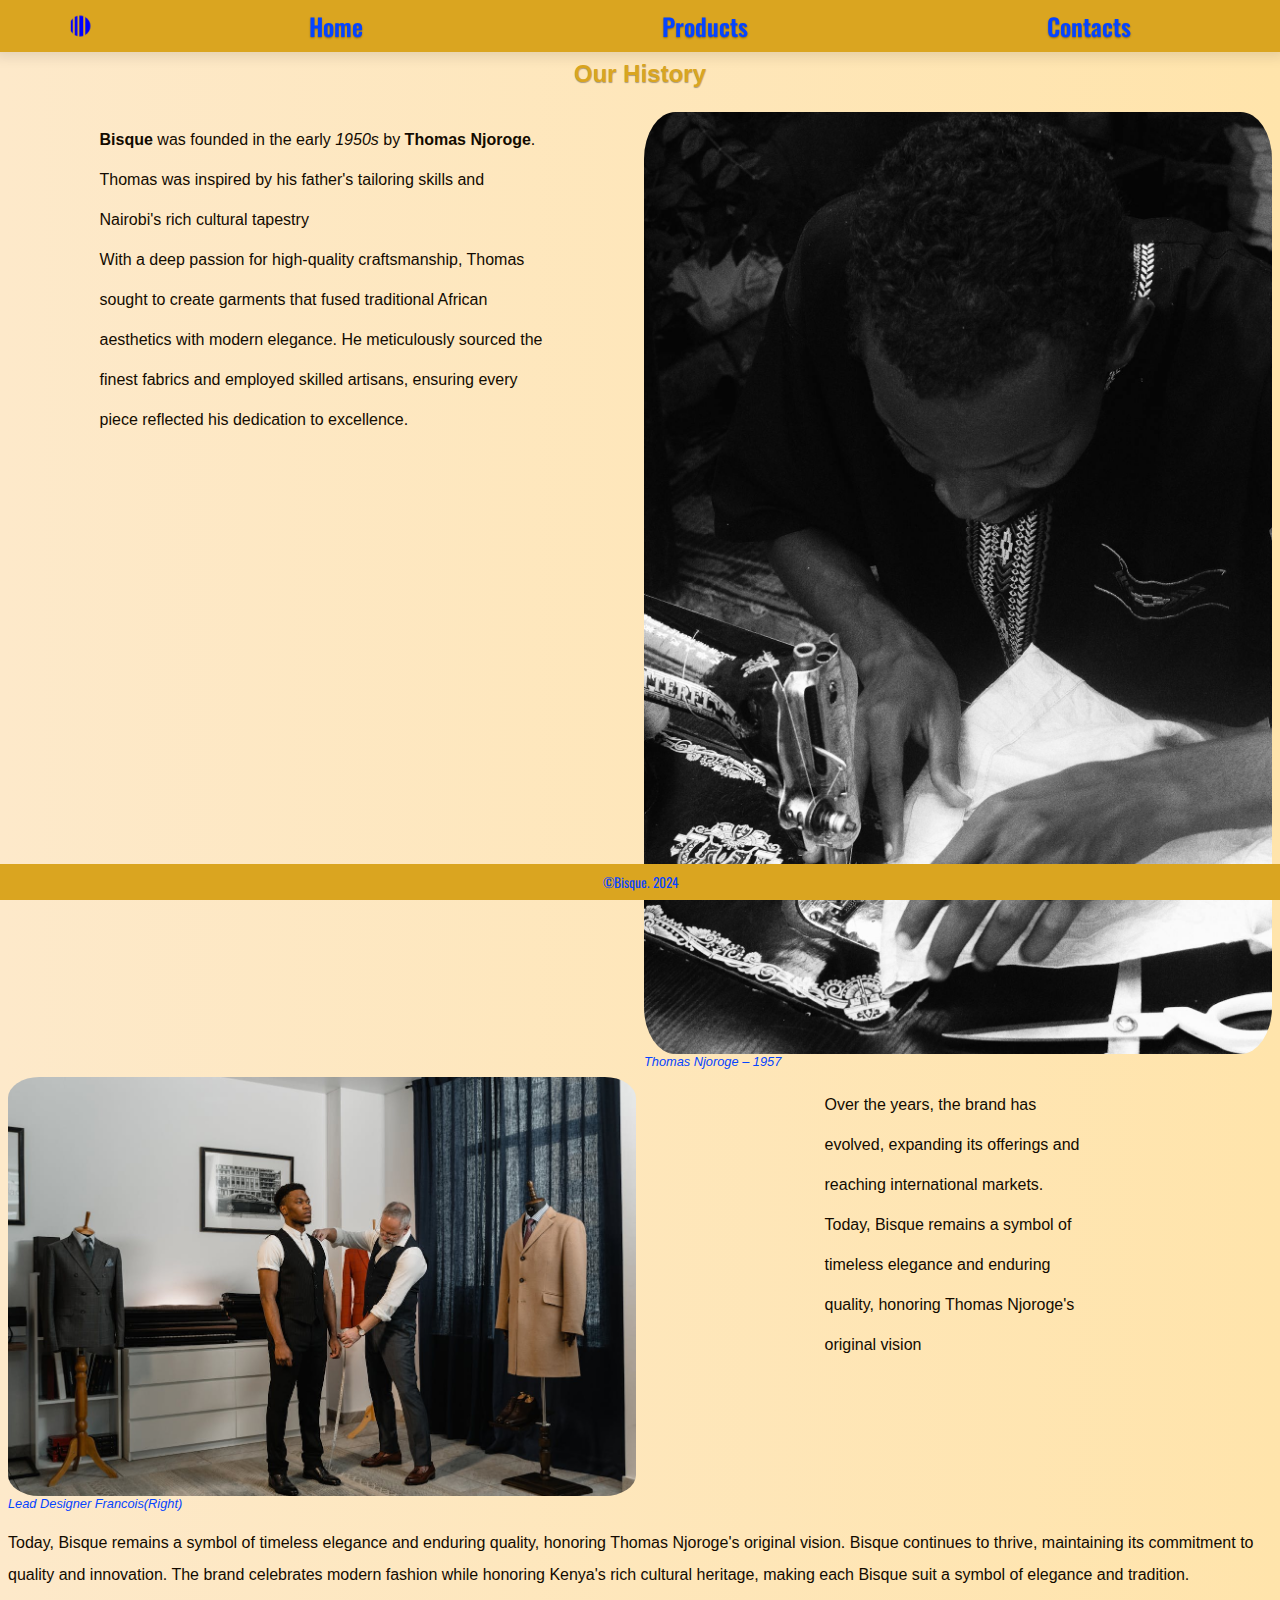
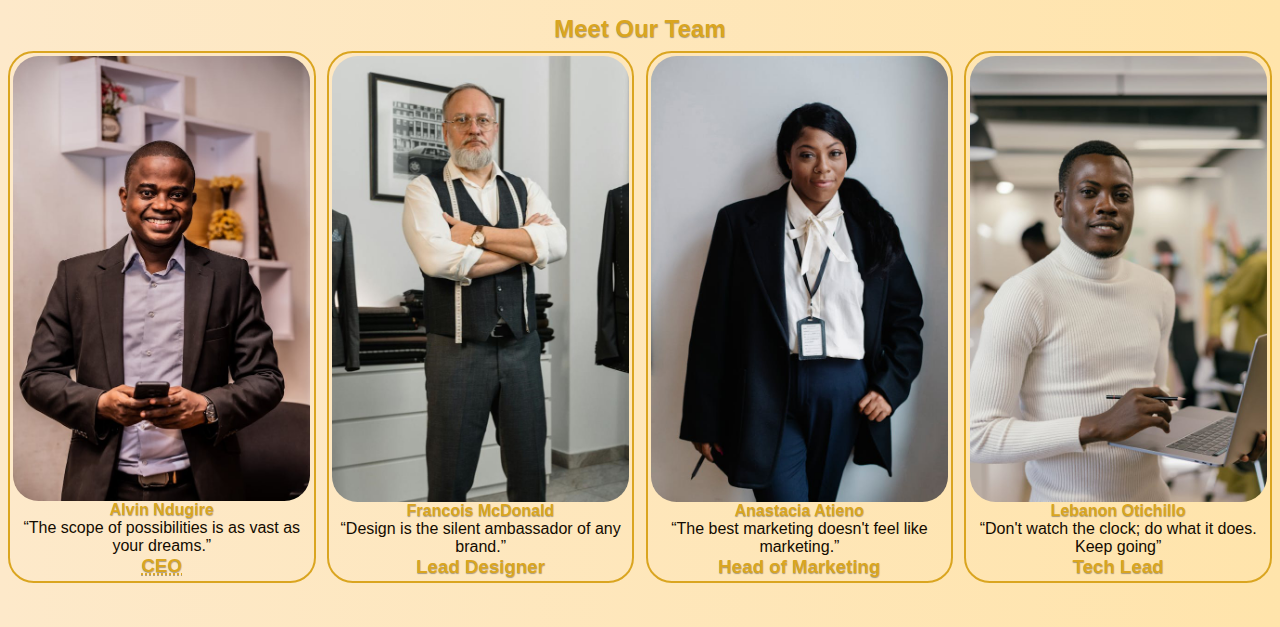
==== commit 72512690: "Media queries completed" ====
--- a/about.html
+++ b/about.html
@@ -3,7 +3,7 @@
 <head>
     <meta charset="UTF-8">
     <meta name="viewport" content="width=device-width, initial-scale=1.0">
-    <meta name="Description" content="Bisque is a premium suit brand">
+    <meta name="Description" content="This is the about page of Bisque">
     <meta name="Designer" content="Thiiru Mwangi">
     <title>About</title>
     <link rel="icon" href="./img-assets/logog.png">
@@ -23,89 +23,90 @@
                 <li><a href="products.html">Products</a></li>
                 <li><a href="contacts.html">Contacts</a></li>
             </ul>
+
         </nav>
     </header>
+    <main class="main__about">
+        <!-- Historical Background -->
+        <section class="history">
+            <h2 class="history__h2">Our History</h2>
+            <p class="history__p1">
+                <strong>Bisque</strong> was founded in the early <i>1950s</i> by <strong>Thomas Njoroge</strong>. Thomas was inspired by his father's tailoring skills and Nairobi's rich cultural tapestry
+                <br>
+                 With a deep passion for high-quality craftsmanship, Thomas sought to create garments that fused traditional African aesthetics with modern elegance. He meticulously sourced the finest fabrics and employed skilled artisans, ensuring every piece reflected his dedication to excellence. 
+            </p>
+            <figure class="history__figure1 history__figure">
+                <img src="./img-assets/a3m.jpg" alt="founder" loading="lazy">
+                <figcaption><i>Thomas Njoroge &ndash; 1957</i></figcaption>
+            </figure>
 
-    <!-- Historical Background -->
-    <section class="history">
-        <h2 class="history__h2">Our History</h2>
-        <p class="history__p1">
-            <strong>Bisque</strong> was founded in the early <i>1950s</i> by <strong>Thomas Njoroge</strong>, a visionary tailor with a passion for high-quality craftsmanship. <br> Thomas was inspired by his father's tailoring skills and Nairobi's rich cultural tapestry. 
-        </p>
-        <figure class="history__figure">
-            <img src="./img-assets/a3m.jpg" alt="founder">
-            <figcaption><i>Thomas Njoroge &ndash; 1957</i></figcaption>
-        </figure>
+            <p class="history__p2">
+                Over the years, the brand has evolved, expanding its offerings and reaching international markets. Today, Bisque remains a symbol of timeless elegance and enduring quality, honoring Thomas Njoroge's original vision
+                
+            </p>
 
-        <p class="history__p2">
-            Thomas's meticulous attention to detail and commitment to using the finest fabrics quickly distinguished Bisque from other local tailors.
-            
-        </p>
+            <figure class="history__figure2 history__figure">
+                <img src="./img-assets/a1m.jpg" alt="currently">
+                <figcaption><i>Lead Designer Francois(Right)</i></figcaption>
+            </figure>
 
-        <figure class="history__figure">
-            <img src="./img-assets/a1m.jpg" alt="currently">
-            <figcaption><i>Lead Designer Francois(Right)</i></figcaption>
-        </figure>
-
-        <p class="history__p3">
-            Bisque continues to thrive, maintaining its commitment to quality and innovation. The brand celebrates modern fashion while honoring Kenya's rich cultural heritage, making each Bisque suit a symbol of elegance and tradition.
-        </p>
-    </section>
-    <br>
-    <hr>
-    <br>
+            <p class="history__p3">
+                Today, Bisque remains a symbol of timeless elegance and enduring quality, honoring Thomas Njoroge's original vision. Bisque continues to thrive, maintaining its commitment to quality and innovation. The brand celebrates modern fashion while honoring Kenya's rich cultural heritage, making each Bisque suit a symbol of elegance and tradition.
+            </p>
+        </section>
 
 
 
-    <!-- Our Team -->  
-    <section class="team">
-        <h2 class="team__h2">Meet Our Team</h2>
-            
-            <div class="team__cards-container">
-                <!-- Card 1 -->
-                <div class="team__card">
-                    <img src="./img-assets/a2s.jpg" alt="ceo">
-                    <div class="team__card-text">
-                        <h4>Alvin Ndugire</h4>
-                        <p><q>Your limitation is only your imagination</q></p>
-                        <h3><abbr title="Chief Executive Officer">CEO</abbr></h3>
+        <!-- Our Team -->  
+        <section class="team">
+            <h2 class="team__h2">Meet Our Team</h2>
+                
+                <div class="team__cards-container">
+                    <!-- Card 1 -->
+                    <div class="team__card">
+                        <img src="./img-assets/a2s.jpg" alt="ceo" loading="lazy">
+                        <div class="team__card-text">
+                            <h4>Alvin Ndugire</h4>
+                            <p><q>The scope of possibilities is as vast as your dreams.</q></p>
+                            <h3><abbr title="Chief Executive Officer">CEO</abbr></h3>
+                        </div>
+                    </div>
+
+                    <!-- Card 2 -->
+                    
+                    <div class="team__card">
+                        <img src="./img-assets/a7s1.jpg" alt="lead-designer" loading="lazy">
+                        <div class="team__card-text">
+                            <h4>Francois McDonald</h4>
+                            <p><q>Design is the silent ambassador of any brand.</q></p>
+                            <h3>Lead Designer</h3>
+                        </div>
+                    </div>
+
+                    <!-- Card 3 -->
+                    
+                    <div class="team__card">
+                        <img src="./img-assets/a8s.jpg" alt="marketing-head" loading="lazy">
+                        <div class="team__card-text">
+                            <h4>Anastacia Atieno</h4>
+                            <p><q>The best marketing doesn't feel like marketing.</q></p>
+                            <h3> Head of Marketing</h3>
+                        </div>
+                    </div>
+
+                    <!-- Card 4 -->
+                    
+                    <div class="team__card">
+                        <img src="./img-assets/a6s.jpg" alt="ceo" loading="lazy">
+                        <div class="team__card-text">
+                            <h4>Lebanon Otichillo</h4>
+                            <p><q>Don't watch the clock; do what it does. Keep going</q></p>
+                            <h3>Tech Lead</h3>
+                        </div>
                     </div>
                 </div>
-
-                <!-- Card 2 -->
-                
-                <div class="team__card">
-                    <img src="./img-assets/a7s1.jpg" alt="lead-designer">
-                    <div class="team__card-text">
-                        <h4>Francois McDonald</h4>
-                        <p><q>Design is the silent ambassador of any brand.</q></p>
-                        <h3>Lead Designer</h3>
-                    </div>
-                </div>
-
-                <!-- Card 3 -->
-                
-                <div class="team__card">
-                    <img src="./img-assets/a8s.jpg" alt="marketing-head">
-                    <div class="team__card-text">
-                        <h4>Anastacia Atieno</h4>
-                        <p><q>The best marketing doesn't feel like marketing.</q></p>
-                        <h3> Head of Marketing</h3>
-                    </div>
-                </div>
-
-                <!-- Card 4 -->
-                
-                <div class="team__card">
-                    <img src="./img-assets/a6s.jpg" alt="ceo">
-                    <div class="team__card-text">
-                        <h4>Lebanon Otichillo</h4>
-                        <p><q>Don't watch the clock; do what it does. Keep going</q></p>
-                        <h3>Tech Lead</h3>
-                    </div>
-                </div>
-            </div>
-    </section>
+        </section>
+    </main>
 
     <footer class="footer">
         <small class="footer__small">&copy;Bisque. 2024</small>
--- a/style.css
+++ b/style.css
@@ -31,7 +31,9 @@
 }
 
 body{
+    max-width: 1440px;
     min-height: 100vh;
+    margin: auto;
     background-image: var(--BGCOLOR);
     font-family: 'Lucida Sans', 'Lucida Sans Regular', 'Lucida Grande', 'Lucida Sans Unicode', Geneva, Verdana, sans-serif;
     color: var(--FONTCOLOR);
@@ -43,6 +45,7 @@
     display: block;
     width: 100%;
     height: auto;
+    /* box-shadow: 0 3px 5px rgba(0, 0, 0, .333); */
 }
 
 h1,
@@ -50,12 +53,14 @@
 h3,
 h4{
     color: var(--HEADINGSCOLOR);
+    text-shadow: 0 1px 1px rgba(0, 0, 0, .333);
 }
 
 a{
     text-decoration: none;
     color: var(--ACCENTCOLOR);
     padding: .3rem .5rem;
+    text-shadow: 0 1px 1px rgba(0, 0, 0, .333);
 }
 
 ul{
@@ -63,6 +68,10 @@
     color: var(--ACCENTCOLOR);
 }
 
+button{
+    box-shadow: 0 3px 5px rgba(0, 0, 0, .333);
+}
+
 /* UTILITY CLASSES */
 
 .nowrap{
@@ -73,13 +82,9 @@
     display: none;
 }
 
-.indent{
+/* .indent{
     padding-left: 2rem;
-}
-
-
-
-
+} */
 
 /* ||HEADER */
 .header{
@@ -90,12 +95,13 @@
     right: 0;
     left: 0;
     z-index: 100;
+    box-shadow: 0 0 12px 5px rgba(0, 0, 0, .1);
 }
 
 .nav{
     padding: clamp(.5rem, 1vw, .3rem) 0;
     display: grid;
-    grid-template-columns: 1fr 4fr;
+    grid-template-columns: 1fr 7fr;
     font-size: clamp(1.1rem, 2vw, 1.5rem);
 }
 
@@ -117,8 +123,37 @@
 
 .nav__ul li a{
     font-weight: 600;
-
-}
+    text-shadow: 0 1px 2px rgba(0, 0, 0, .333);
+
+}
+
+
+/* Date */
+.date__section{
+    position: absolute;
+    /* background-color: var(--NAVCOLOR); */
+    color: var(--ACCENTCOLOR);
+    padding: 1rem 0 0 1rem;
+    
+}
+
+.calendar{
+    background-color: var(--NAVCOLOR);
+    /* width: 150px; */
+    display: flex;
+    justify-content: space-around;
+    gap: 5px;
+    padding: 5px;
+    border-radius: 5%;
+    box-shadow: 0 2px 5px rgba(0, 0, 0, .333);
+}
+
+.date, .month{
+    font-weight: 600;
+    font-size: 1.1rem;
+    text-shadow: 0 1px 2px rgba(0, 0, 0, .333);
+}
+
 
 /* Dark Mode Toggle */
 .toggle{
@@ -126,6 +161,7 @@
     justify-content: flex-end;
     padding: 1rem 1rem 0 0;
     position: relative;
+    
 }
 
 .toggle__checkbox{
@@ -138,6 +174,7 @@
     height: 30px;
     background-color: var(--NAVCOLOR);
     border-radius: 20px;
+    box-shadow: 0 2px 5px rgba(0, 0, 0, .333);
 }
 
 .toggle__circle{
@@ -148,13 +185,14 @@
     height: 24px;
     background-color: var(--ACCENTCOLOR);
     border-radius: 50%;
+    /* animation: toggleLight .3s ease forwards; */
 }
 
 .toggle__checkbox:checked + .toggle__label{
     background-color: black;
 }
 .toggle__checkbox:checked + .toggle__label .toggle__circle{
-    animation: toggleDark .3s linear forwards;
+    animation: toggleDark .3s ease forwards;
     
 }
 
@@ -189,16 +227,18 @@
 }
 
 .hero__h1{
-    font-size: clamp(5rem, 26vw, 10rem);
+    font-size: clamp(5rem, 14vw, 10rem);
     z-index: -1;
     position: absolute;
     left: 50%;
     top: 16%;
     transform: translateX(-50%);
+    text-shadow: 0 2px 5px rgba(0, 0, 0, .333);
 }
 
 .hero__a{
-    font-size: 1.7rem;
+    text-align: center;
+    font-size: clamp(1.3rem, 2vw, 1.7rem);
     font-weight: 600;
     position: absolute;
     bottom: 2%;
@@ -208,16 +248,23 @@
     background-color: var(--ACCENTCOLOR);
     padding: clamp(.5rem, 1vw, 1rem) clamp(.7rem, 1vw, 1.5rem);
     border-radius: 5%;
+    box-shadow: 0 2px 5px rgba(0, 0, 0, .333);
+    text-shadow: 0 1px 2px rgba(0, 0, 0, .333);
+
 }
 
 /* COPY SECTION */
 .copy{
     padding: .5rem;
+    
 }
 
 .copy__p1, .copy__p2{
     font-size: 1.1rem;
-}
+    line-height: clamp(1.2rem, 3vw, 2.5rem);
+}
+
+
 
 /* OUR DESIGNS */
 
@@ -245,6 +292,7 @@
 
 .designs__image-container img{
     border-radius: 2%;
+    box-shadow: 0 3px 5px rgba(0, 0, 0, .333);
 }
 
 .design1, 
@@ -319,18 +367,25 @@
 
 .client__card{
     border: 2px solid var(--NAVCOLOR);
+    width: max(300px, 40vw);
     padding: .5rem;
     border-radius: 5%;
-    max-width: 90%;
+    /* max-width: 90%; */
+    box-shadow: 0 5px 10px rgba(0, 0, 0, .333);
+    
 }
 
 .client__card-img{
     border-radius: inherit;
+    box-shadow: 0 3px 5px rgba(0, 0, 0, .333);
+   
 }
 
 .client__card-h3{
     text-align: center;
     margin: .6rem 0;
+    
+    
 
 }
 
@@ -369,7 +424,7 @@
 /* ||PRODUCTS PAGE */
 .searchbar{
     /* background-color: red; */
-    padding: 1rem;
+    padding: clamp(1rem, 2vw, 1.5rem);
     display: flex;
     justify-content: center;
     width: 100%;
@@ -377,10 +432,10 @@
 
 .searchbar__input{
     font-family: inherit;
-    padding: .5rem;
+    padding: clamp(.5rem, 2vw, 1rem) clamp(1rem, 2vw, 2rem);
     font-size: 1.05rem;
     border: 2px solid var(--ACCENTCOLOR);
-    border-radius: 2%;
+    border-radius: clamp(.2rem, 2vw, 7rem);
     width: 100%;  
     color: var(--ACCENTCOLOR);
     caret-color: var(--ACCENTCOLOR);
@@ -406,8 +461,8 @@
 .popular-container, 
 .products__container{
     display: grid;
-    /* grid-template-columns: repeat(auto-fit, minmax(140px, 1fr)); */
-    grid-template-columns: 1fr 1fr;
+    grid-template-columns: repeat(auto-fit, minmax(140px, 1fr));
+    /* grid-template-columns: 1fr 1fr; */
     gap: .3rem;
 }
 
@@ -417,12 +472,12 @@
 .products__card{
     border: 2px solid var(--NAVCOLOR);
     border-radius: 5%;
-    padding:  .2rem .2rem 0.2rem .2rem;
+    padding:  .3rem;
 }
 
 .popular__card img, 
 .products__card img{
-    border-radius: inherit;
+    border-radius: clamp(.5rem, 2vw, 1rem);
 }
 
 .popular__card h3, 
@@ -435,7 +490,7 @@
 .products__card-clickables{
     font-family: inherit;
     background-color: var(--NAVCOLOR);
-    border-radius: 0 0 .5rem .5rem;
+    border-radius: 0 0 clamp(.5rem, 2vw, 1rem) clamp(.5rem, 2vw, 1rem);
     padding: .2rem;
     display: flex;
     justify-content: space-around;
@@ -501,8 +556,8 @@
 
 .team__cards-container{
     display: grid;
-    grid-template-columns: 1fr 1fr;
-    /* grid-template-columns: repeat(auto-fit, minmax(140px, 1fr)); */
+    /* grid-template-columns: 1fr 1fr; */
+    grid-template-columns: repeat(auto-fit, minmax(140px, 1fr));
     
     gap: clamp(.4rem, 1vw, .7rem);  
 }
@@ -518,9 +573,16 @@
     border-radius: inherit;
 }
 
-.team__card :is(h4, h3){
-    text-align: center;
-}
+.team__card-text{
+    display: flex;
+    flex-flow: column nowrap;
+
+}
+
+.team__card-text :is(h4, h3, p){
+    text-align: center;
+}
+
 
 
 
@@ -533,7 +595,11 @@
 }
 
 .contacts__figure{
-    
+    padding: .5rem;
+}
+
+.contacts__figure img{
+    border-radius: 2%;
 }
 
 .contacts__figure figcaption{
@@ -545,6 +611,7 @@
 /* Working Hours */
 .hours{
     text-align: center;
+    margin-bottom: 1rem;
 }
 
 .hours__h2{
@@ -582,7 +649,8 @@
 }
 
 .form__fieldset{
-    
+    border: 2px solid var(--NAVCOLOR);
+    border-radius: 1%;
 }
 
 .form__legend{
@@ -599,10 +667,10 @@
 .form__name-p input, .form__email-p input, .form__comment-p textarea{
     width: 100%;
     padding: clamp(.6rem, 1vw, 1rem);
-    border: 1px solid var(--FONTCOLOR);
+    border: 2px solid var(--NAVCOLOR);
     border-radius: clamp(.3rem, 1vw, 1rem);
     font-family: inherit;
-    background-color: var(--TERTIARYCOLOR);
+    /* background-color: var(--TERTIARYCOLOR); */
 }
 .form__comment-p{
     padding: clamp(.5rem, 1vw, 1rem);
@@ -639,4 +707,189 @@
 .socials-ul li img{
     width: 30px;
 
+}
+
+
+/* Media Queries */
+@media (min-width: 480px){
+    /* Products Page */
+    .popular-container, 
+    .products__container{
+    display: grid;
+    grid-template-columns: repeat(auto-fit, minmax(230px, 1fr));
+    /* grid-template-columns: 1fr 1fr; */
+    gap: .3rem;
+    }
+
+    /* About Page */
+    .team__cards-container{
+        display: grid;
+        /* grid-template-columns: 1fr; */
+        grid-template-columns: repeat(auto-fit, minmax(230px, 1fr));
+        gap: clamp(.4rem, 1vw, .7rem);  
+    }
+
+}
+
+
+@media ( min-width: 672px){
+    /* Home Page */
+    .main__home{
+        display: grid;
+        grid-template-columns: 1fr 1fr;
+        margin: .5rem;
+        gap: .5rem;
+    }
+
+    
+
+    .hero__h1{
+        top: -7%;
+        left: 100%;
+    }
+
+    .hero__a{
+        bottom: 7%;
+        left: 150%;
+    }
+
+    .copy{
+        /* background-color: darkslategrey; */
+        display: flex;
+        flex-flow: column nowrap;
+        align-items: center;
+        justify-content: center;
+        /* background-color: var(--NAVCOLOR); */
+        z-index: -2;
+        /* box-shadow: 0 12px 25px rgba(0, 0, 0, 0.5); */
+    }
+
+    .design5 {
+        display: none;
+    }
+
+    /* Products Page */
+
+    .popular-container, 
+    .products__container{
+    display: grid;
+    grid-template-columns: repeat(auto-fit, minmax(300px, 1fr));
+    /* grid-template-columns: 1fr 1fr; */
+    gap: .5rem;
+    }
+
+    .popular-card, 
+    .products__card{
+        padding: .5rem;
+    }
+
+
+    /* About Page */
+    .team__cards-container{
+        display: grid;
+        /* grid-template-columns: 1fr; */
+        grid-template-columns: repeat(auto-fit, minmax(300px, 1fr));
+        gap: clamp(.4rem, 1vw, .7rem);  
+    }
+
+    /* Products Page */
+
+    /* Contacts Page */
+    .working__address{
+        display: grid;
+        grid-template-columns: 1fr 1fr;
+    }
+
+}
+
+
+
+/* 878PX */
+@media( min-width: 878px){
+    /* Home Page */
+    /* .copy__p{
+        background-color: rgba(252, 238, 203, 0.003);
+        padding: 2rem;
+        border-radius: 5%;
+        box-shadow: 0 12px 25px rgba(0, 0, 0, 0.015);
+    
+    } */
+    .copy__p1, .copy__p2{
+        /* width: 20ch; */
+        /* line-height: 2rem; */
+    }
+
+    .displaynone{
+        display: block;
+    }
+
+    /* About Page */
+    .history{
+        display: grid;
+        gap: .5rem;
+        grid-template-columns: 1fr 1fr;
+        grid-template-areas: history;
+    }
+
+    .history__h2{
+        grid-column: 1/3;
+        grid-row: 1/2;
+        margin-bottom: 1rem;
+    }
+
+    .history__p1, 
+    .history__p2, .history__p3{
+        text-align: start;
+    }
+
+    .history__p1{
+        grid-column: 1/2;
+        width: clamp(35ch, 35vw, 50ch);
+        line-height: 2.5rem;
+        /* background-color: red; */
+        align-self: top;
+        justify-self: center;
+
+    }
+
+    .history__figure1{
+        grid-column: 2/3;
+        grid-row: 2/3;
+    }
+
+    .history__p2{
+        grid-column: 2/3;
+        width: 30ch;
+        line-height: 2.5rem;
+        align-self: top;
+        justify-self: center;
+    }
+
+    .history__figure2{
+        grid-column: 1/2;
+        grid-row: 3/4;
+    }
+
+    .history__p3{
+        grid-column: 1/3;
+        align-self: top;
+        justify-self: center;
+        line-height: 2rem;
+    }
+
+
+    
+}
+
+
+@media(min-width: 1024px){
+    /* Home Page */
+    .copy__p1, .copy__p2{
+        width: 40ch;
+        /* line-height: 2.5rem; */
+    }
+
+    .hero__h1{
+        top: -2%;
+    }
 }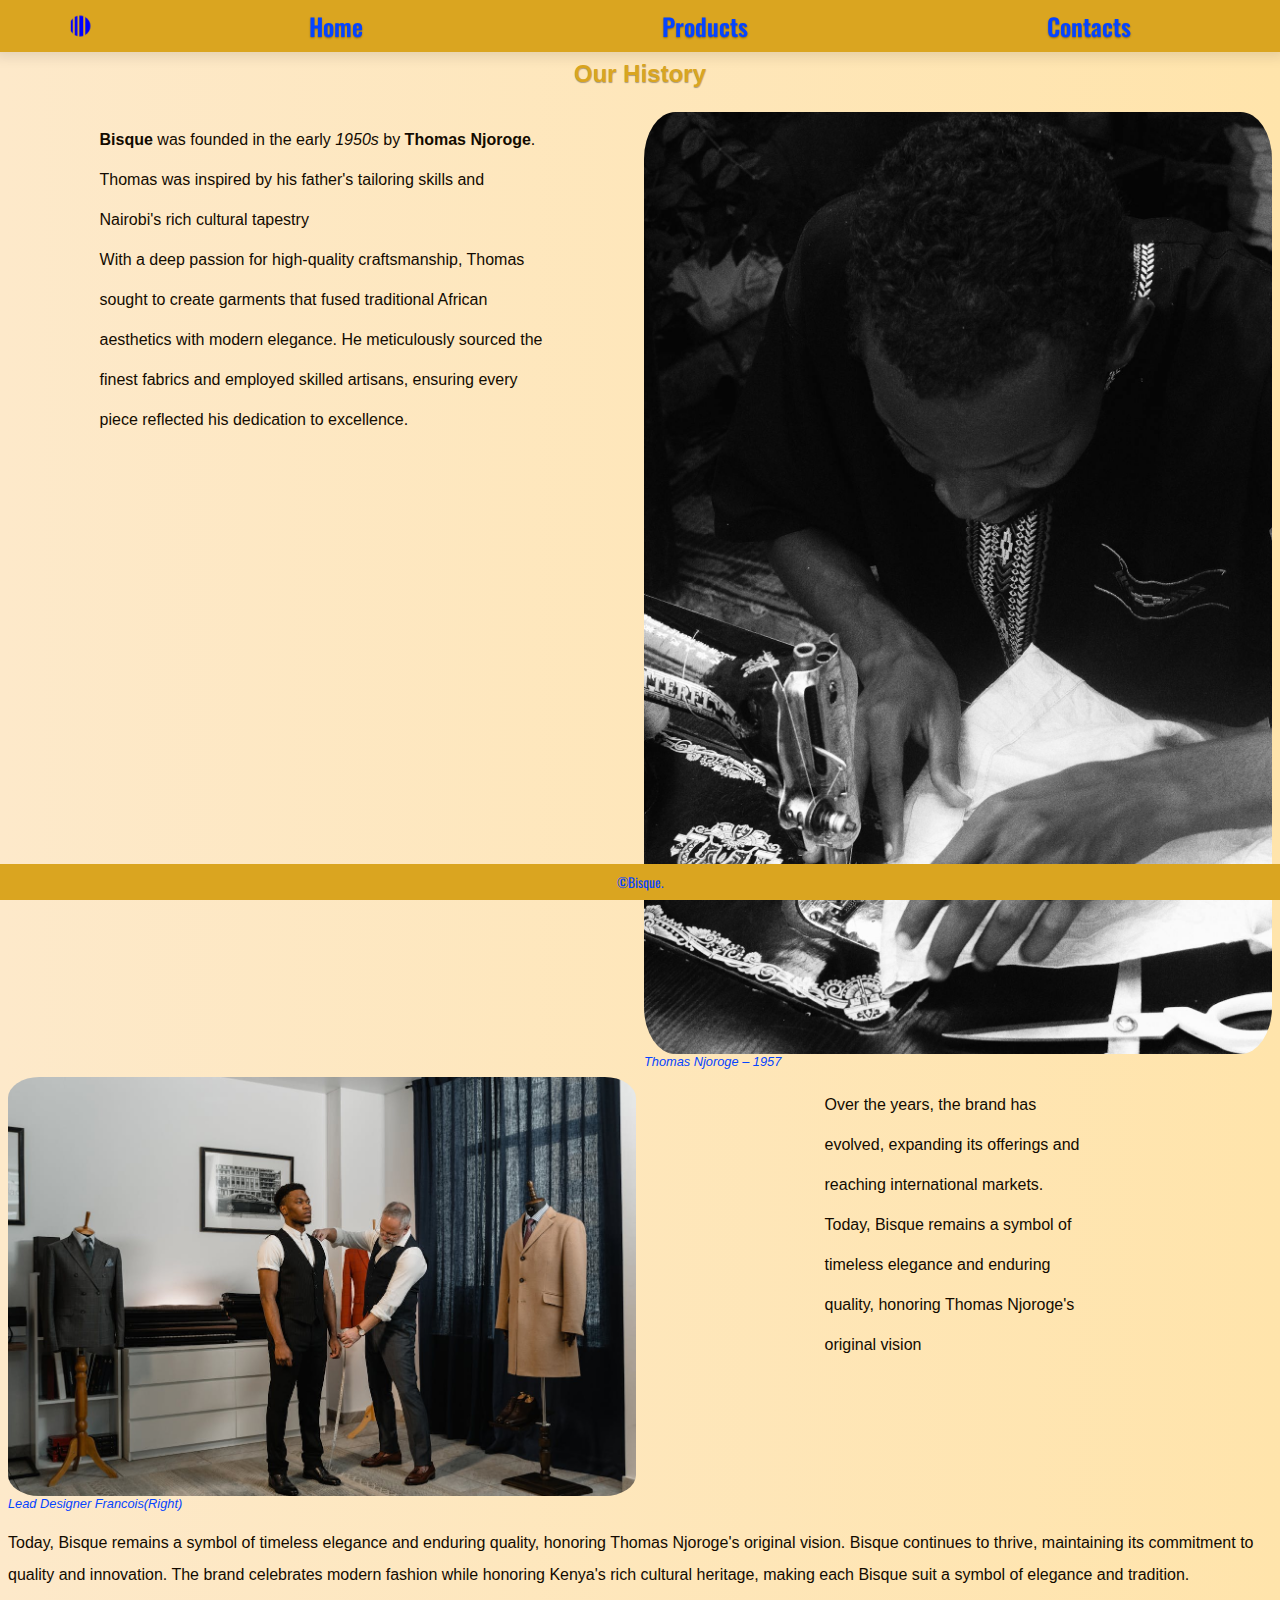
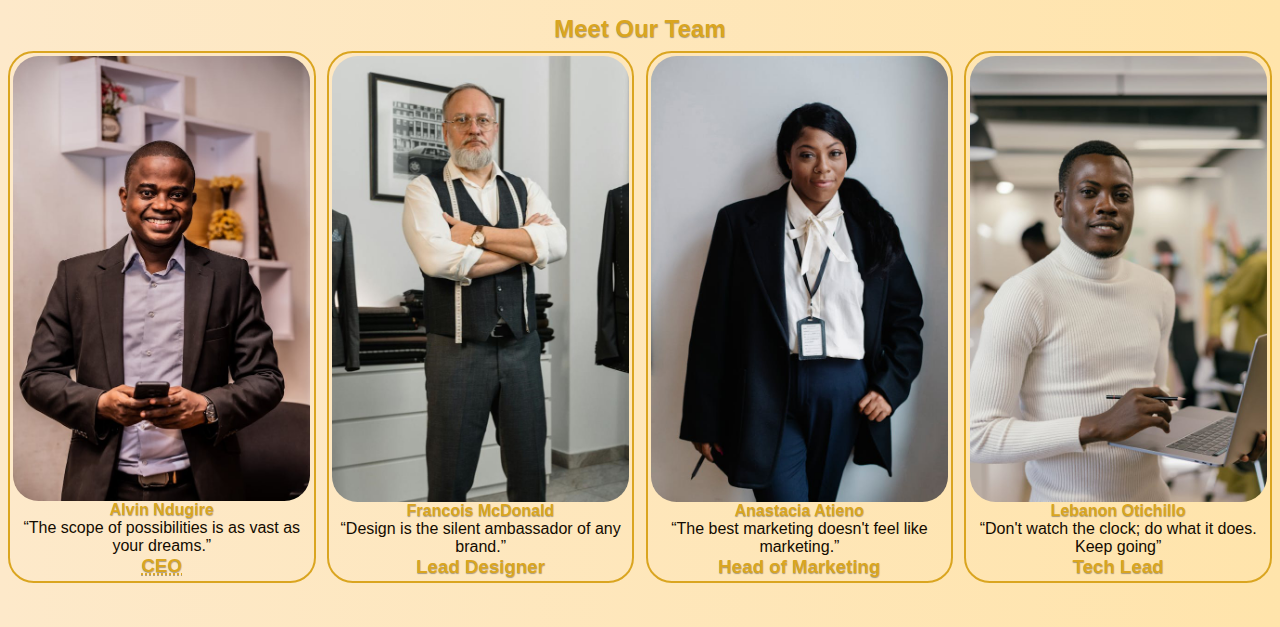
==== commit 565a8cdd: "V1 ready" ====
--- a/about.html
+++ b/about.html
@@ -109,8 +109,7 @@
     </main>
 
     <footer class="footer">
-        <small class="footer__small">&copy;Bisque. 2024</small>
+        <small class="footer__small">&copy;Bisque. <small id="year"></small></small>
     </footer>
-    
 </body>
 </html>